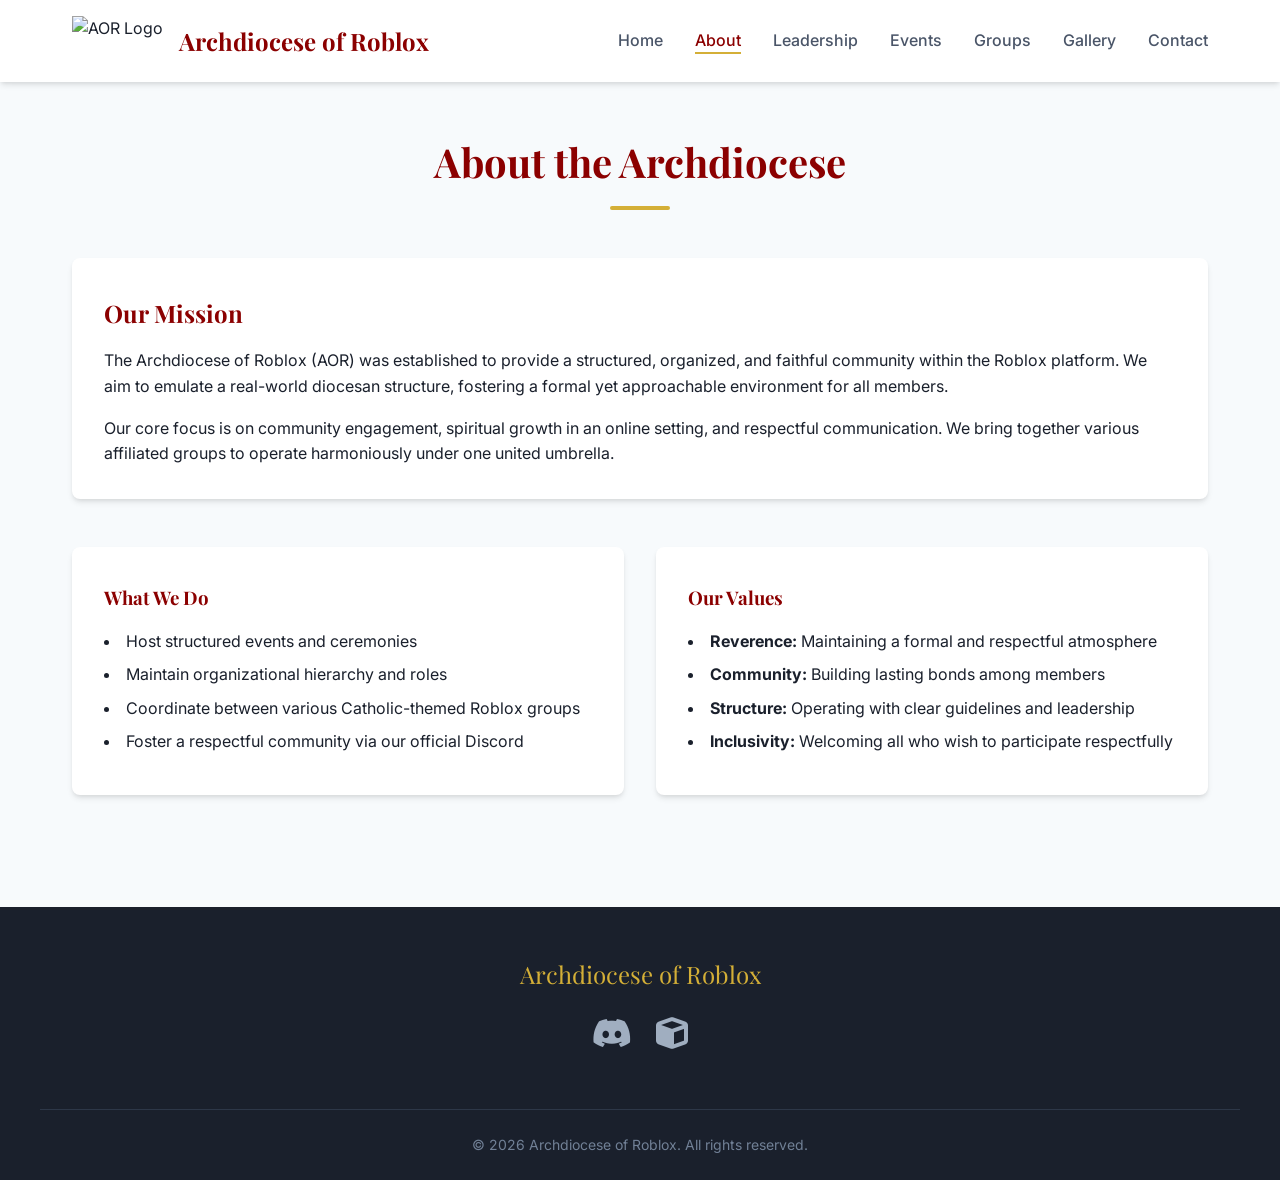
==== about.html @ dcb2d8ce "Add files via upload" ====
<!DOCTYPE html>
<html lang="en">
<head>
    <meta charset="UTF-8">
    <meta name="viewport" content="width=device-width, initial-scale=1.0">
    <title>About - Archdiocese of Roblox</title>
    <meta name="description" content="Learn about the Archdiocese of Roblox, our mission, history, and purpose within the community.">
    <link rel="stylesheet" href="styles.css">
    <link rel="stylesheet" href="https://cdnjs.cloudflare.com/ajax/libs/font-awesome/6.4.0/css/all.min.css">
</head>
<body>
    <header>
        <div class="nav-container">
            <div class="logo-container">
                <img src="assets/logo.png" alt="AOR Logo" class="logo-img">
                <span class="logo-text">Archdiocese of Roblox</span>
            </div>
            <button id="mobile-menu-btn" class="mobile-menu-btn">
                <i class="fas fa-bars"></i>
            </button>
            <nav>
                <ul class="nav-links" id="nav-links">
                    <li><a href="index.html">Home</a></li>
                    <li><a href="about.html" class="active">About</a></li>
                    <li><a href="leadership.html">Leadership</a></li>
                    <li><a href="events.html">Events</a></li>
                    <li><a href="groups.html">Groups</a></li>
                    <li><a href="gallery.html">Gallery</a></li>
                    <li><a href="contact.html">Contact</a></li>
                </ul>
            </nav>
        </div>
    </header>

    <main>
        <div class="fade-in">
            <h1 class="section-title">About the Archdiocese</h1>
            
            <div class="card" style="margin-bottom: 3rem;">
                <h2>Our Mission</h2>
                <p style="margin-bottom: 1rem;">The Archdiocese of Roblox (AOR) was established to provide a structured, organized, and faithful community within the Roblox platform. We aim to emulate a real-world diocesan structure, fostering a formal yet approachable environment for all members.</p>
                <p>Our core focus is on community engagement, spiritual growth in an online setting, and respectful communication. We bring together various affiliated groups to operate harmoniously under one united umbrella.</p>
            </div>

            <div class="grid-2">
                <div class="card">
                    <h3>What We Do</h3>
                    <ul style="list-style-position: inside; margin-top: 1rem;">
                        <li style="margin-bottom: 0.5rem;">Host structured events and ceremonies</li>
                        <li style="margin-bottom: 0.5rem;">Maintain organizational hierarchy and roles</li>
                        <li style="margin-bottom: 0.5rem;">Coordinate between various Catholic-themed Roblox groups</li>
                        <li style="margin-bottom: 0.5rem;">Foster a respectful community via our official Discord</li>
                    </ul>
                </div>
                <div class="card">
                    <h3>Our Values</h3>
                    <ul style="list-style-position: inside; margin-top: 1rem;">
                        <li style="margin-bottom: 0.5rem;"><strong>Reverence:</strong> Maintaining a formal and respectful atmosphere</li>
                        <li style="margin-bottom: 0.5rem;"><strong>Community:</strong> Building lasting bonds among members</li>
                        <li style="margin-bottom: 0.5rem;"><strong>Structure:</strong> Operating with clear guidelines and leadership</li>
                        <li style="margin-bottom: 0.5rem;"><strong>Inclusivity:</strong> Welcoming all who wish to participate respectfully</li>
                    </ul>
                </div>
            </div>
        </div>
    </main>

    <footer>
        <div class="footer-content">
            <div class="footer-logo">Archdiocese of Roblox</div>
            <div class="footer-links">
                <a href="#" target="_blank" aria-label="Discord"><i class="fab fa-discord fa-2x"></i></a>
                <a href="#" target="_blank" aria-label="Roblox Group"><i class="fas fa-cube fa-2x"></i></a>
            </div>
            <div class="footer-bottom">
                &copy; 2026 Archdiocese of Roblox. All rights reserved.
            </div>
        </div>
    </footer>

    <script src="script.js"></script>
</body>
</html>
---- styles.css ----
/* styles.css */
@import url('https://fonts.googleapis.com/css2?family=Inter:wght@400;500;600&family=Playfair+Display:wght@600;700&display=swap');

:root {
    --cardinal-red: #8B0000;
    --cardinal-red-light: #A52A2A;
    --gold: #D4AF37;
    --gold-light: #F1E5AC;
    --slate-gray: #4A5568;
    --light-gray: #F7FAFC;
    --white: #FFFFFF;
    --black: #1A202C;
    --border-color: #E2E8F0;
    --shadow: 0 4px 6px -1px rgba(0, 0, 0, 0.1), 0 2px 4px -1px rgba(0, 0, 0, 0.06);
    --transition: all 0.3s ease;
}

* {
    margin: 0;
    padding: 0;
    box-sizing: border-box;
}

body {
    font-family: 'Inter', sans-serif;
    color: var(--black);
    background-color: var(--light-gray);
    line-height: 1.6;
    display: flex;
    flex-direction: column;
    min-height: 100vh;
}

h1, h2, h3, h4, h5, h6 {
    font-family: 'Playfair Display', serif;
    color: var(--cardinal-red);
    margin-bottom: 1rem;
}

a {
    text-decoration: none;
    color: var(--cardinal-red);
    transition: var(--transition);
}

a:hover {
    color: var(--cardinal-red-light);
}

/* Header & Navigation */
header {
    background-color: var(--white);
    box-shadow: var(--shadow);
    position: sticky;
    top: 0;
    z-index: 100;
}

.nav-container {
    max-width: 1200px;
    margin: 0 auto;
    padding: 1rem 2rem;
    display: flex;
    justify-content: space-between;
    align-items: center;
}

.logo-container {
    display: flex;
    align-items: center;
    gap: 1rem;
}

.logo-img {
    height: 50px;
    width: auto;
}

.logo-text {
    font-family: 'Playfair Display', serif;
    font-size: 1.5rem;
    font-weight: 700;
    color: var(--cardinal-red);
}

.nav-links {
    display: flex;
    gap: 2rem;
    list-style: none;
}

.nav-links a {
    color: var(--slate-gray);
    font-weight: 500;
    font-size: 1rem;
    position: relative;
}

.nav-links a::after {
    content: '';
    position: absolute;
    width: 0;
    height: 2px;
    bottom: -4px;
    left: 0;
    background-color: var(--gold);
    transition: var(--transition);
}

.nav-links a:hover::after,
.nav-links a.active::after {
    width: 100%;
}

.nav-links a:hover,
.nav-links a.active {
    color: var(--cardinal-red);
}

.btn-primary {
    background-color: var(--cardinal-red);
    color: var(--white);
    padding: 0.75rem 1.5rem;
    border-radius: 4px;
    font-weight: 600;
    border: none;
    cursor: pointer;
    display: inline-flex;
    align-items: center;
    justify-content: center;
    gap: 0.5rem;
    box-shadow: var(--shadow);
}

.btn-primary:hover {
    background-color: var(--cardinal-red-light);
    color: var(--white);
    transform: translateY(-2px);
}

.btn-secondary {
    background-color: transparent;
    color: var(--cardinal-red);
    padding: 0.75rem 1.5rem;
    border-radius: 4px;
    font-weight: 600;
    border: 2px solid var(--cardinal-red);
    cursor: pointer;
    display: inline-flex;
    align-items: center;
    justify-content: center;
    gap: 0.5rem;
}

.btn-secondary:hover {
    background-color: var(--cardinal-red);
    color: var(--white);
}

.mobile-menu-btn {
    display: none;
    background: none;
    border: none;
    font-size: 1.5rem;
    color: var(--cardinal-red);
    cursor: pointer;
}

/* Main Layout */
main {
    flex: 1;
    max-width: 1200px;
    margin: 0 auto;
    padding: 3rem 2rem;
    width: 100%;
}

/* Sections */
.section-title {
    text-align: center;
    font-size: 2.5rem;
    margin-bottom: 3rem;
    position: relative;
    padding-bottom: 1rem;
}

.section-title::after {
    content: '';
    position: absolute;
    width: 60px;
    height: 4px;
    bottom: 0;
    left: 50%;
    transform: translateX(-50%);
    background-color: var(--gold);
    border-radius: 2px;
}

/* Grid Layouts */
.grid-2 {
    display: grid;
    grid-template-columns: repeat(2, 1fr);
    gap: 2rem;
}

.grid-3 {
    display: grid;
    grid-template-columns: repeat(3, 1fr);
    gap: 2rem;
}

/* Cards */
.card {
    background-color: var(--white);
    border-radius: 8px;
    padding: 2rem;
    box-shadow: var(--shadow);
    transition: var(--transition);
    border-top: 4px solid transparent;
}

.card:hover {
    transform: translateY(-5px);
    border-top-color: var(--gold);
    box-shadow: 0 10px 15px -3px rgba(0, 0, 0, 0.1), 0 4px 6px -2px rgba(0, 0, 0, 0.05);
}

/* Hero Section */
.hero {
    text-align: center;
    padding: 5rem 2rem;
    background: linear-gradient(rgba(255, 255, 255, 0.9), rgba(255, 255, 255, 0.9)), url('assets/hero-pattern.svg') center/cover;
    border-radius: 12px;
    margin-bottom: 4rem;
    box-shadow: var(--shadow);
    border: 1px solid var(--border-color);
}

.hero h1 {
    font-size: 3.5rem;
    margin-bottom: 1.5rem;
}

.hero p {
    font-size: 1.25rem;
    color: var(--slate-gray);
    max-width: 800px;
    margin: 0 auto 2rem;
}

.hero .cta-buttons {
    display: flex;
    justify-content: center;
    gap: 1rem;
}

/* Footer */
footer {
    background-color: var(--black);
    color: var(--white);
    padding: 3rem 2rem 1.5rem;
    margin-top: 4rem;
}

.footer-content {
    max-width: 1200px;
    margin: 0 auto;
    display: flex;
    flex-direction: column;
    align-items: center;
    text-align: center;
    gap: 1.5rem;
}

.footer-logo {
    font-family: 'Playfair Display', serif;
    font-size: 1.5rem;
    color: var(--gold);
}

.footer-links {
    display: flex;
    gap: 1.5rem;
}

.footer-links a {
    color: #A0AEC0;
}

.footer-links a:hover {
    color: var(--white);
}

.footer-bottom {
    margin-top: 2rem;
    padding-top: 1.5rem;
    border-top: 1px solid #2D3748;
    color: #718096;
    font-size: 0.875rem;
    width: 100%;
    text-align: center;
}

/* Animations */
.fade-in {
    opacity: 0;
    transform: translateY(20px);
    transition: opacity 0.6s ease-out, transform 0.6s ease-out;
}

.fade-in.visible {
    opacity: 1;
    transform: translateY(0);
}

/* Specific Page Styles */

/* Hierarchy/Leadership */
.leadership-tier {
    margin-bottom: 3rem;
}

.tier-title {
    color: var(--slate-gray);
    border-bottom: 2px solid var(--border-color);
    padding-bottom: 0.5rem;
    margin-bottom: 1.5rem;
}

/* Groups */
.group-card {
    display: flex;
    flex-direction: column;
    height: 100%;
}
.group-card .btn-secondary {
    margin-top: auto;
    align-self: flex-start;
}

/* Gallery Layout */
.gallery-grid {
    display: grid;
    grid-template-columns: repeat(auto-fill, minmax(300px, 1fr));
    gap: 1.5rem;
    padding: 1rem 0;
}

.gallery-item {
    padding: 0;
    overflow: hidden;
    height: 250px;
}

.gallery-item img {
    width: 100%;
    height: 100%;
    object-fit: cover;
    transition: transform 0.3s ease;
}

.gallery-item:hover img {
    transform: scale(1.05);
}

/* Media Queries */
@media (max-width: 768px) {
    .nav-links {
        display: none;
        flex-direction: column;
        position: absolute;
        top: 100%;
        left: 0;
        right: 0;
        background-color: var(--white);
        padding: 2rem;
        box-shadow: 0 4px 6px -1px rgba(0, 0, 0, 0.1);
    }

    .nav-links.active {
        display: flex;
    }

    .mobile-menu-btn {
        display: block;
    }

    .hero h1 {
        font-size: 2.5rem;
    }

    .grid-2, .grid-3 {
        grid-template-columns: 1fr;
    }
}
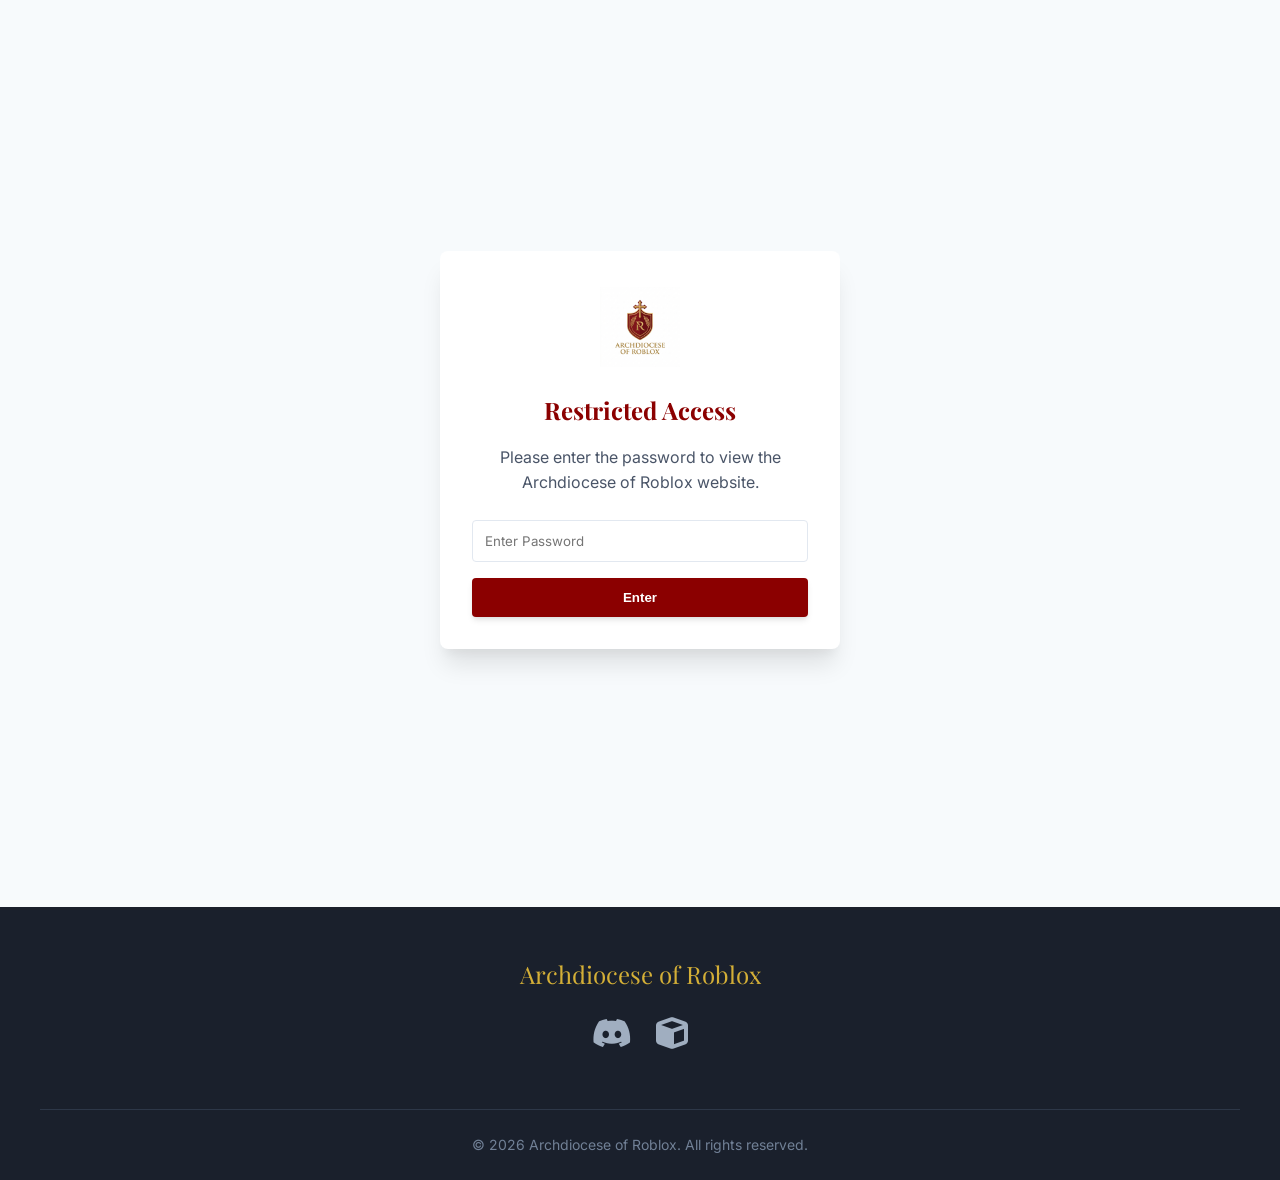
==== commit e273511f: "Add files via upload" ====
--- a/about.html
+++ b/about.html
@@ -20,13 +20,13 @@
             </button>
             <nav>
                 <ul class="nav-links" id="nav-links">
-                    <li><a href="index.html">Home</a></li>
-                    <li><a href="about.html" class="active">About</a></li>
-                    <li><a href="leadership.html">Leadership</a></li>
-                    <li><a href="events.html">Events</a></li>
-                    <li><a href="groups.html">Groups</a></li>
-                    <li><a href="gallery.html">Gallery</a></li>
-                    <li><a href="contact.html">Contact</a></li>
+                    <li><a href="/">Home</a></li>
+                    <li><a href="/about" class="active">About</a></li>
+                    <li><a href="/leadership">Leadership</a></li>
+                    <li><a href="/events">Events</a></li>
+                    <li><a href="/groups">Groups</a></li>
+                    <li><a href="/gallery">Gallery</a></li>
+                    <li><a href="/contact">Contact</a></li>
                 </ul>
             </nav>
         </div>
--- a/styles.css
+++ b/styles.css
@@ -393,3 +393,24 @@
         grid-template-columns: 1fr;
     }
 }
+
+/* Password Overlay */
+#password-overlay {
+    position: fixed;
+    top: 0;
+    left: 0;
+    width: 100%;
+    height: 100%;
+    background-color: var(--light-gray);
+    z-index: 999999;
+    display: flex;
+    justify-content: center;
+    align-items: center;
+    padding: 2rem;
+}
+.password-container {
+    max-width: 400px;
+    width: 100%;
+    text-align: center;
+    box-shadow: 0 20px 25px -5px rgba(0, 0, 0, 0.1), 0 10px 10px -5px rgba(0, 0, 0, 0.04);
+}
